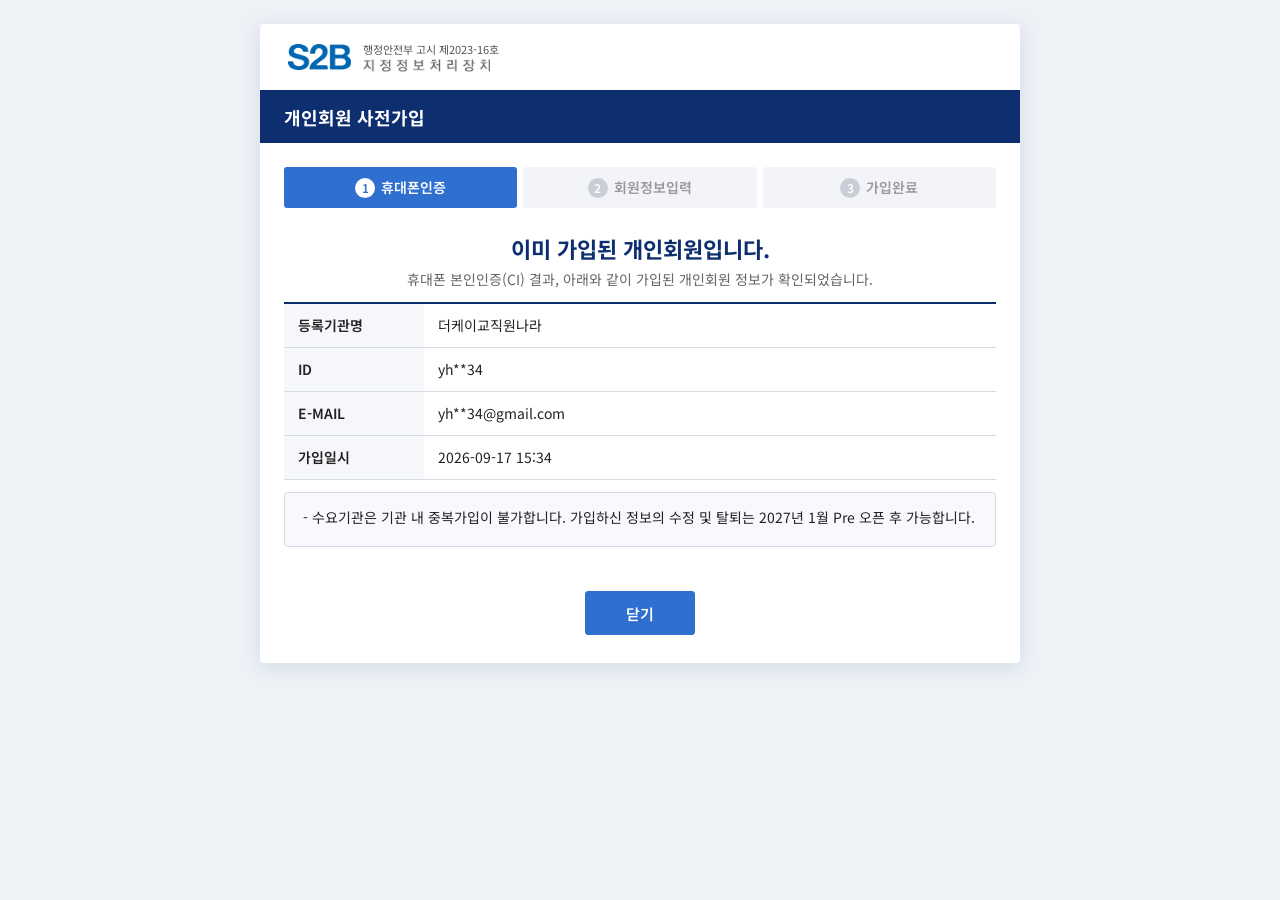
==== pages/ci-dup-demand.html @ 2807f75c "S2B 개인회원 사전가입 마이크로사이트 퍼블리싱 - 화면 11종 HTML, 공통 CSS/JS, 벨리데이션 자체점검 - Struts/JSP 바인딩 주석, S2B_API 스텁 분리 -" ====
<!DOCTYPE html>
<html lang="ko">
<head>
<meta charset="UTF-8">
<meta name="viewport" content="width=device-width, initial-scale=1">
<title>수요기관 CI중복 | S2B 개인회원 사전가입</title>
<link href="https://fonts.googleapis.com/css2?family=Noto+Sans+KR:wght@400;500;700;900&display=swap" rel="stylesheet">
<link rel="stylesheet" href="../assets/css/s2b.css">
</head>
<body>
<div class="popup">
  <div class="popup-head">
    <div class="logo"><img src="../assets/img/sub_ci.gif" alt="S2B"><span>행정안전부 고시 제2023-16호<br><img src="../assets/img/ci_s2b_3.gif" alt="교육기관전자조달시스템"></span></div>
  </div>
  <div class="popup-title">개인회원 사전가입</div>
  <div class="popup-body">
    <ol class="steps"><li class="on">휴대폰인증</li><li>회원정보입력</li><li>가입완료</li></ol>
    <p class="big-msg">이미 가입된 개인회원입니다.</p>
    <p class="center desc">휴대폰 본인인증(CI) 결과, 아래와 같이 가입된 개인회원 정보가 확인되었습니다.</p>
    <!-- [JSP] CI 대조로 찾은 기가입 정보 바인딩. ID/이메일 마스킹(첫문자·마지막문자 제외)은 서버 처리 -->
    <table class="info-tbl">
      <tr><th>등록기관명</th><td>더케이교직원나라</td></tr>
      <tr><th>ID</th><td>yh**34</td></tr>
      <tr><th>E-MAIL</th><td>yh**34@gmail.com</td></tr>
      <tr><th>가입일시</th><td>2026-09-17 15:34</td></tr>
    </table>
    <div class="notice"><p>- 수요기관은 기관 내 중복가입이 불가합니다. 가입하신 정보의 수정 및 탈퇴는 2027년 1월 Pre 오픈 후 가능합니다.</p></div>
  </div>
  <div class="popup-foot">
    <button type="button" class="btn primary" onclick="goMain()">닫기</button>
  </div>
</div>
<script src="../assets/js/s2b.js"></script>
</body>
</html>
---- assets/css/s2b.css ----
/* S2B 개인회원 사전가입 마이크로사이트 - 공통 스타일 (s2b.kr 룩앤필 기준) */
:root{
  --navy:#0d2f6f;      /* 상단바/타이틀 */
  --blue:#2f6fd0;      /* 주요 버튼/포인트 */
  --blue-light:#e8f0fb;
  --orange:#f08a24;
  --green:#8fc23a;
  --purple:#6b2fb3;
  --red:#d9332b;
  --txt:#222;
  --sub:#666;
  --line:#d5dbe3;
  --bg:#eef2f7;
}
*{box-sizing:border-box}
html,body{margin:0;padding:0}
body{font-family:"Noto Sans KR","Malgun Gothic","Apple SD Gothic Neo",sans-serif;font-size:14px;color:var(--txt);background:var(--bg);line-height:1.5;-webkit-font-smoothing:antialiased}
a{color:inherit;text-decoration:none}
button{font-family:inherit;cursor:pointer}
input{font-family:inherit}
.hidden{display:none!important}

/* ===== 팝업 프레임 ===== */
.popup{max-width:760px;margin:24px auto;background:#fff;box-shadow:0 4px 20px rgba(13,47,111,.12);border-radius:4px;overflow:hidden}
.popup.wide{max-width:860px}
.popup-head{display:flex;align-items:center;justify-content:space-between;padding:18px 28px;border-bottom:2px solid var(--navy)}
.logo{display:flex;align-items:center;gap:12px}
.logo img{display:block}
.logo>img{height:26px}
.logo span{font-size:11px;color:#555;line-height:1.3}
.logo span img{height:13px;margin-top:3px}
.popup-head .close{background:none;border:0;font-size:28px;line-height:1;color:#555;padding:0 4px}
.popup-title{background:var(--navy);color:#fff;padding:12px 24px;font-size:18px;font-weight:700}
.popup-body{padding:24px}
.popup-foot{display:flex;justify-content:center;gap:10px;padding:8px 24px 28px}

/* ===== 진행 단계 ===== */
.steps{display:flex;gap:6px;margin:0 0 24px;padding:0;list-style:none;counter-reset:s}
.steps li{flex:1;text-align:center;padding:10px 0;background:#f2f4f8;color:#999;font-weight:600;position:relative;border-radius:3px}
.steps li::before{counter-increment:s;content:counter(s);display:inline-block;width:20px;height:20px;line-height:20px;border-radius:50%;background:#c8cdd6;color:#fff;font-size:12px;margin-right:6px}
.steps li.on{background:var(--blue);color:#fff}
.steps li.on::before{background:#fff;color:var(--blue)}
.steps li.done{background:var(--blue-light);color:var(--blue)}
.steps li.done::before{background:var(--blue)}

/* ===== 텍스트 ===== */
.tit{font-size:20px;font-weight:700;color:var(--navy);margin:0 0 6px}
.tit.center{text-align:center}
.tit .point{color:var(--orange)}
.sub-tit{font-size:15px;font-weight:700;color:var(--txt);margin:20px 0 8px;padding-left:10px;border-left:3px solid var(--blue)}
.desc{margin:0 0 12px;color:var(--sub)}
.notice{background:#f7f9fc;border:1px solid var(--line);border-radius:4px;padding:14px 18px;margin:12px 0}
.notice p{margin:0 0 4px}
.notice.point{background:#fff8ef;border-color:#f6d5b0}
.notice.blue{background:var(--blue-light);border-color:#bfd3f1}
.notice ul{margin:6px 0 0;padding-left:18px}
.notice li{margin:2px 0}
.txt-red{color:var(--red)}
.txt-blue{color:var(--blue)}
.txt-orange{color:var(--orange)}
.badge{display:inline-block;padding:2px 8px;border-radius:3px;font-size:12px;font-weight:700;color:#fff;background:var(--orange);vertical-align:middle}
.badge.blue{background:var(--blue)}
.center{text-align:center}
.big-msg{font-size:22px;font-weight:700;color:var(--navy);text-align:center;margin:12px 0 4px}

/* ===== 버튼 ===== */
.btn{display:inline-flex;align-items:center;justify-content:center;min-width:110px;height:44px;padding:0 22px;border:1px solid var(--line);background:#fff;color:var(--txt);font-size:15px;font-weight:600;border-radius:3px;transition:.15s}
.btn:hover{border-color:var(--blue);color:var(--blue)}
.btn.primary{background:var(--blue);border-color:var(--blue);color:#fff}
.btn.primary:hover{background:#255fb8}
.btn.navy{background:var(--navy);border-color:var(--navy);color:#fff}
.btn.orange{background:var(--orange);border-color:var(--orange);color:#fff}
.btn.sm{min-width:auto;height:34px;padding:0 12px;font-size:13px}
.btn.xs{min-width:auto;height:26px;padding:0 10px;font-size:12px;font-weight:500}
.btn.big{height:56px;font-size:17px;min-width:220px}
.btn:disabled{background:#e9ecf1;border-color:#e0e4ea;color:#999;cursor:default}
.btn:disabled:hover{color:#999;border-color:#e0e4ea}

/* ===== 폼 ===== */
.form-tbl{width:100%;border-collapse:collapse;border-top:2px solid var(--navy)}
.form-tbl th,.form-tbl td{border-bottom:1px solid var(--line);padding:10px 14px;text-align:left;vertical-align:top}
.form-tbl th{width:140px;background:#f5f7fa;font-weight:600;color:#333;padding-top:18px}
.form-tbl th .req{color:var(--red);margin-left:2px}
.inp{height:38px;padding:0 10px;border:1px solid var(--line);border-radius:3px;font-size:14px;width:100%;max-width:340px;outline:0}
.inp:focus{border-color:var(--blue);box-shadow:0 0 0 2px rgba(47,111,208,.15)}
.inp[readonly]{background:#f2f4f8;color:#555}
.inp.err{border-color:var(--red)}
.inp.ok{border-color:#2e9e5b}
.inp.short{max-width:200px}
.field{display:flex;gap:6px;align-items:center;flex-wrap:wrap}
.msg{display:block;margin-top:5px;font-size:12px;color:var(--sub);min-height:16px}
.msg.err{color:var(--red)}
.msg.ok{color:#2e9e5b}
.msg.info{color:var(--blue)}
.timer{color:var(--red);font-weight:700;font-size:13px;min-width:56px;text-align:center}
.agree{display:flex;align-items:center;gap:8px;padding:14px 16px;background:#f5f7fa;border:1px solid var(--line);border-radius:4px;margin-top:20px;flex-wrap:wrap}
.agree label{font-weight:600;display:flex;align-items:center;gap:6px}
.agree input[type=checkbox]{width:18px;height:18px;accent-color:var(--blue)}
.agree .guide{flex-basis:100%;font-size:12px;color:var(--sub);margin-top:2px}

/* ===== 정보 테이블(가입완료/조회결과) ===== */
.info-tbl{width:100%;border-collapse:collapse;border-top:2px solid var(--navy);margin:8px 0 12px}
.info-tbl th,.info-tbl td{border-bottom:1px solid var(--line);padding:11px 14px;text-align:left}
.info-tbl th{width:140px;background:#f5f7fa;font-weight:600}
.info-tbl.num th{width:auto}

/* ===== 목록 테이블(현황) ===== */
.list-tbl{width:100%;border-collapse:collapse;border-top:2px solid var(--navy);font-size:13px}
.list-tbl th,.list-tbl td{border-bottom:1px solid var(--line);padding:9px 8px;text-align:center}
.list-tbl th{background:#f5f7fa;font-weight:600}
.list-tbl td.empty{color:#bbb}
.paging{display:flex;justify-content:center;gap:4px;margin:14px 0}
.paging a{min-width:30px;height:30px;line-height:28px;text-align:center;border:1px solid var(--line);border-radius:3px;font-size:13px;color:#555;background:#fff}
.paging a.on{background:var(--navy);border-color:var(--navy);color:#fff;font-weight:700}
.paging a.arrow{color:#999}
.question{text-align:center;font-size:17px;font-weight:700;color:var(--navy);margin:22px 0 10px}

/* ===== 알럿/모달 ===== */
.dim{position:fixed;inset:0;background:rgba(0,0,0,.45);display:flex;align-items:center;justify-content:center;z-index:100}
.alert{width:380px;background:#fff;border-radius:6px;overflow:hidden;box-shadow:0 10px 30px rgba(0,0,0,.25)}
.alert .alert-head{background:var(--navy);color:#fff;padding:10px 16px;font-weight:700;font-size:14px}
.alert .alert-body{padding:26px 22px;text-align:center;font-size:15px;white-space:pre-line;line-height:1.6}
.alert .alert-foot{padding:0 22px 20px;display:flex;justify-content:center;gap:8px}
.modal{width:640px;max-width:calc(100% - 32px);background:#fff;border-radius:6px;overflow:hidden;box-shadow:0 10px 30px rgba(0,0,0,.25)}
.modal .modal-head{display:flex;justify-content:space-between;align-items:center;background:var(--navy);color:#fff;padding:12px 18px;font-weight:700;font-size:16px}
.modal .modal-head .close{background:none;border:0;color:#fff;font-size:24px;line-height:1}
.modal .modal-body{padding:18px}
.modal .scroll-box{height:360px;overflow-y:auto;border:1px solid var(--line);padding:16px;font-size:13px;line-height:1.7;color:#333}
.modal .scroll-box h4{margin:14px 0 4px;color:var(--navy)}
.modal .scroll-box h4:first-child{margin-top:0}
.modal .scroll-hint{font-size:12px;color:var(--red);margin:8px 0 0;text-align:center}
.modal .modal-foot{display:flex;justify-content:center;gap:8px;padding:0 18px 20px}

/* ===== 휴대폰 인증 ===== */
.auth-box{margin:30px auto;max-width:420px;text-align:center;padding:36px 24px;border:1px solid var(--line);border-radius:6px;background:#fafbfd}
.auth-box .ico{width:64px;height:64px;margin:0 auto 16px;border-radius:50%;background:var(--blue-light);display:flex;align-items:center;justify-content:center}
.auth-box .ico svg{width:34px;height:34px;fill:none;stroke:var(--blue);stroke-width:1.8}

/* ===== 개발용 안내 ===== */
.dev-note{font-size:11px;color:#a55;background:#fff3f3;border:1px dashed #e5aaaa;padding:4px 8px;border-radius:3px;display:inline-block;margin-top:6px}

/* ===== 인덱스(화면목록) ===== */
.idx{max-width:960px;margin:32px auto;padding:0 16px}
.idx .top-bar{background:var(--navy);color:#fff;padding:14px 24px;border-radius:4px 4px 0 0;font-weight:700;font-size:18px}
.idx .box{background:#fff;padding:24px;border-radius:0 0 4px 4px;box-shadow:0 4px 20px rgba(13,47,111,.1)}
.idx h2{font-size:16px;color:var(--navy);margin:20px 0 8px;padding-left:10px;border-left:3px solid var(--blue)}
.idx h2:first-child{margin-top:0}
.idx table{width:100%;border-collapse:collapse;font-size:13px;border-top:2px solid var(--navy)}
.idx th,.idx td{border-bottom:1px solid var(--line);padding:8px 10px;text-align:left;vertical-align:top}
.idx th{background:#f5f7fa;white-space:nowrap}
.idx td a{color:var(--blue);font-weight:600}
.idx td a:hover{text-decoration:underline}
.idx code{background:#f2f4f8;padding:1px 5px;border-radius:3px;font-size:12px}

@media (max-width:640px){
  .popup{margin:0;border-radius:0}
  .form-tbl th,.form-tbl td{display:block;width:100%}
  .form-tbl th{padding:8px 14px 2px;background:none;border:0}
  .steps li{font-size:12px}
}
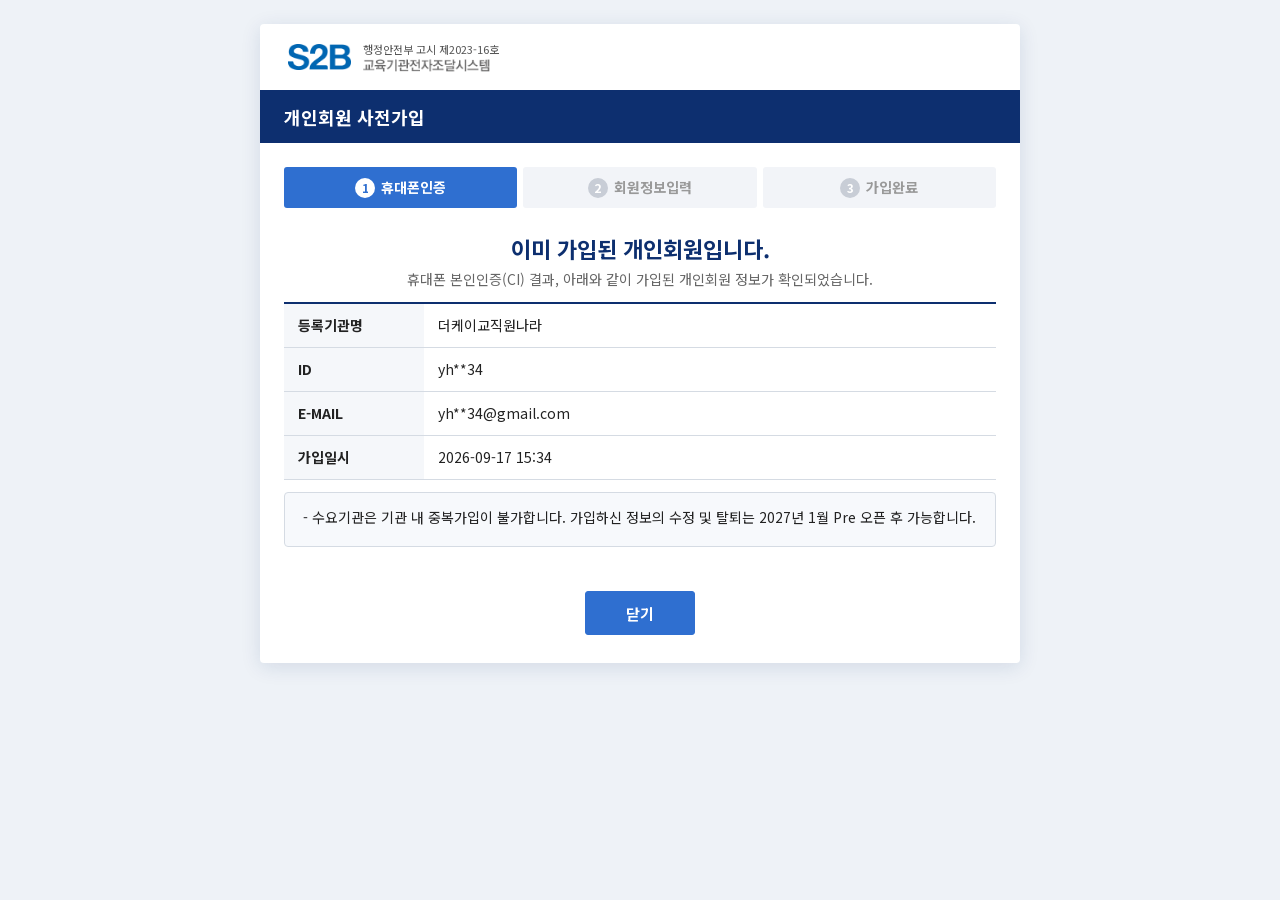
==== commit 7f88022b: "내부망 대응: Noto Sans KR 로컬 글꼴 적용 - assets/fonts woff2 400/500/700 (한글 11,172자 전체 서브셋, OFL) - Google Fon" ====
--- a/pages/ci-dup-demand.html
+++ b/pages/ci-dup-demand.html
@@ -4,7 +4,6 @@
 <meta charset="UTF-8">
 <meta name="viewport" content="width=device-width, initial-scale=1">
 <title>수요기관 CI중복 | S2B 개인회원 사전가입</title>
-<link href="https://fonts.googleapis.com/css2?family=Noto+Sans+KR:wght@400;500;700;900&display=swap" rel="stylesheet">
 <link rel="stylesheet" href="../assets/css/s2b.css">
 </head>
 <body>
--- a/assets/css/s2b.css
+++ b/assets/css/s2b.css
@@ -1,4 +1,8 @@
 /* S2B 개인회원 사전가입 마이크로사이트 - 공통 스타일 (s2b.kr 룩앤필 기준) */
+/* 내부망 대응: Noto Sans KR 로컬 글꼴 (assets/fonts). 외부 CDN 미참조 */
+@font-face{font-family:"Noto Sans KR";font-style:normal;font-weight:400;font-display:swap;src:url("../fonts/noto-sans-kr-400.woff2") format("woff2")}
+@font-face{font-family:"Noto Sans KR";font-style:normal;font-weight:500;font-display:swap;src:url("../fonts/noto-sans-kr-500.woff2") format("woff2")}
+@font-face{font-family:"Noto Sans KR";font-style:normal;font-weight:700;font-display:swap;src:url("../fonts/noto-sans-kr-700.woff2") format("woff2")}
 :root{
   --navy:#0d2f6f;      /* 상단바/타이틀 */
   --blue:#2f6fd0;      /* 주요 버튼/포인트 */
